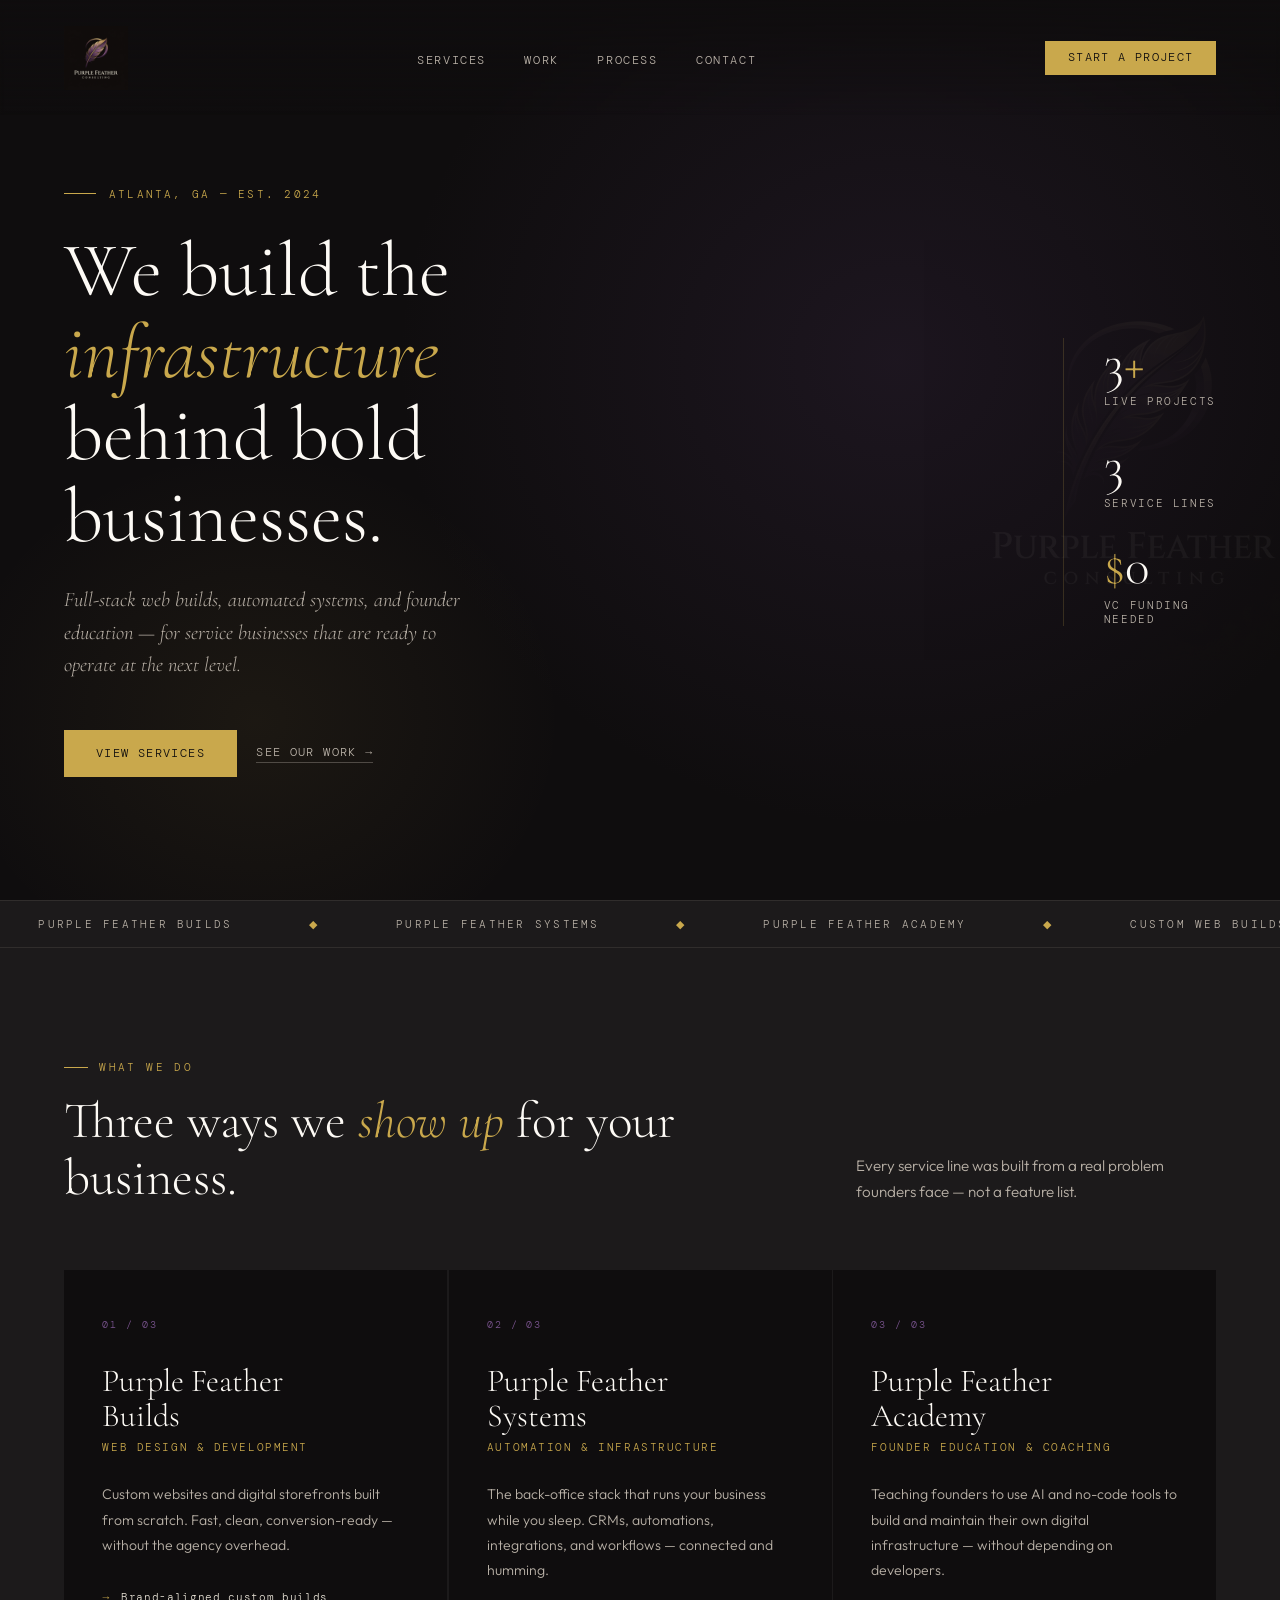
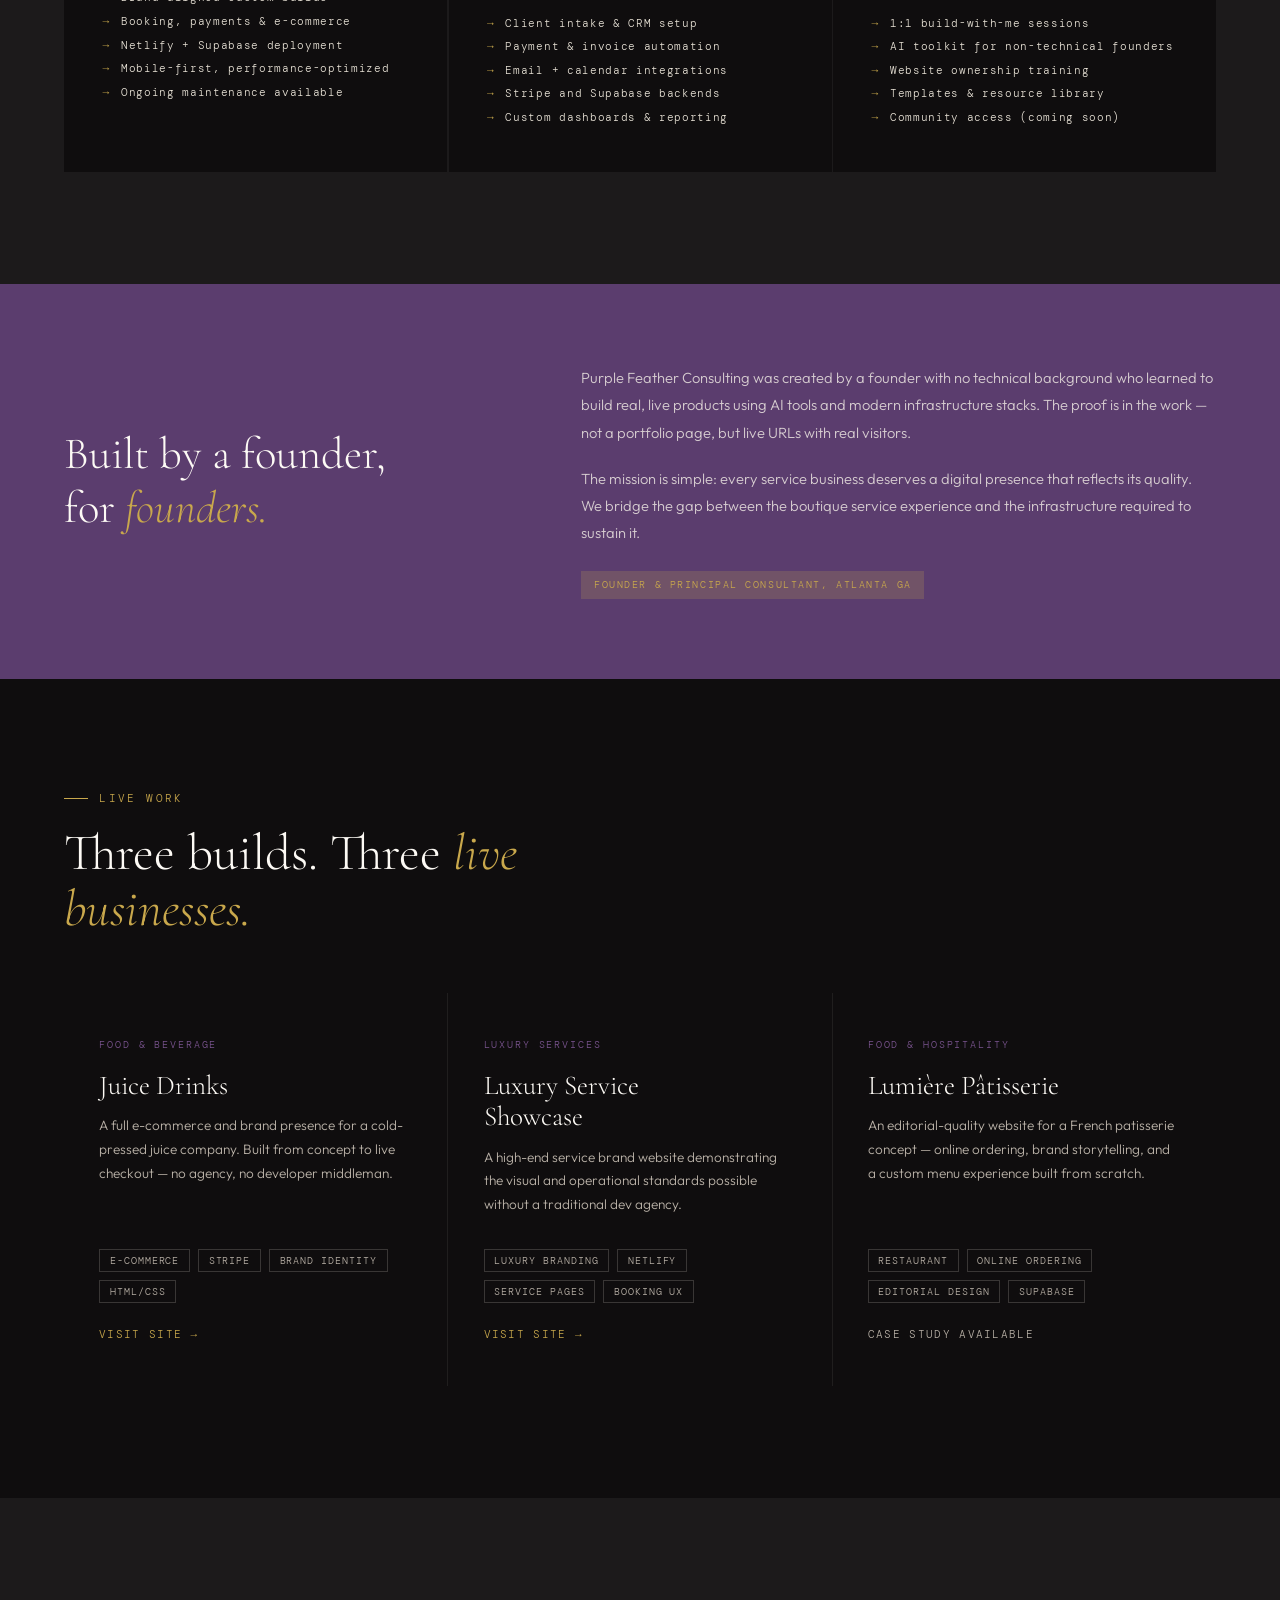
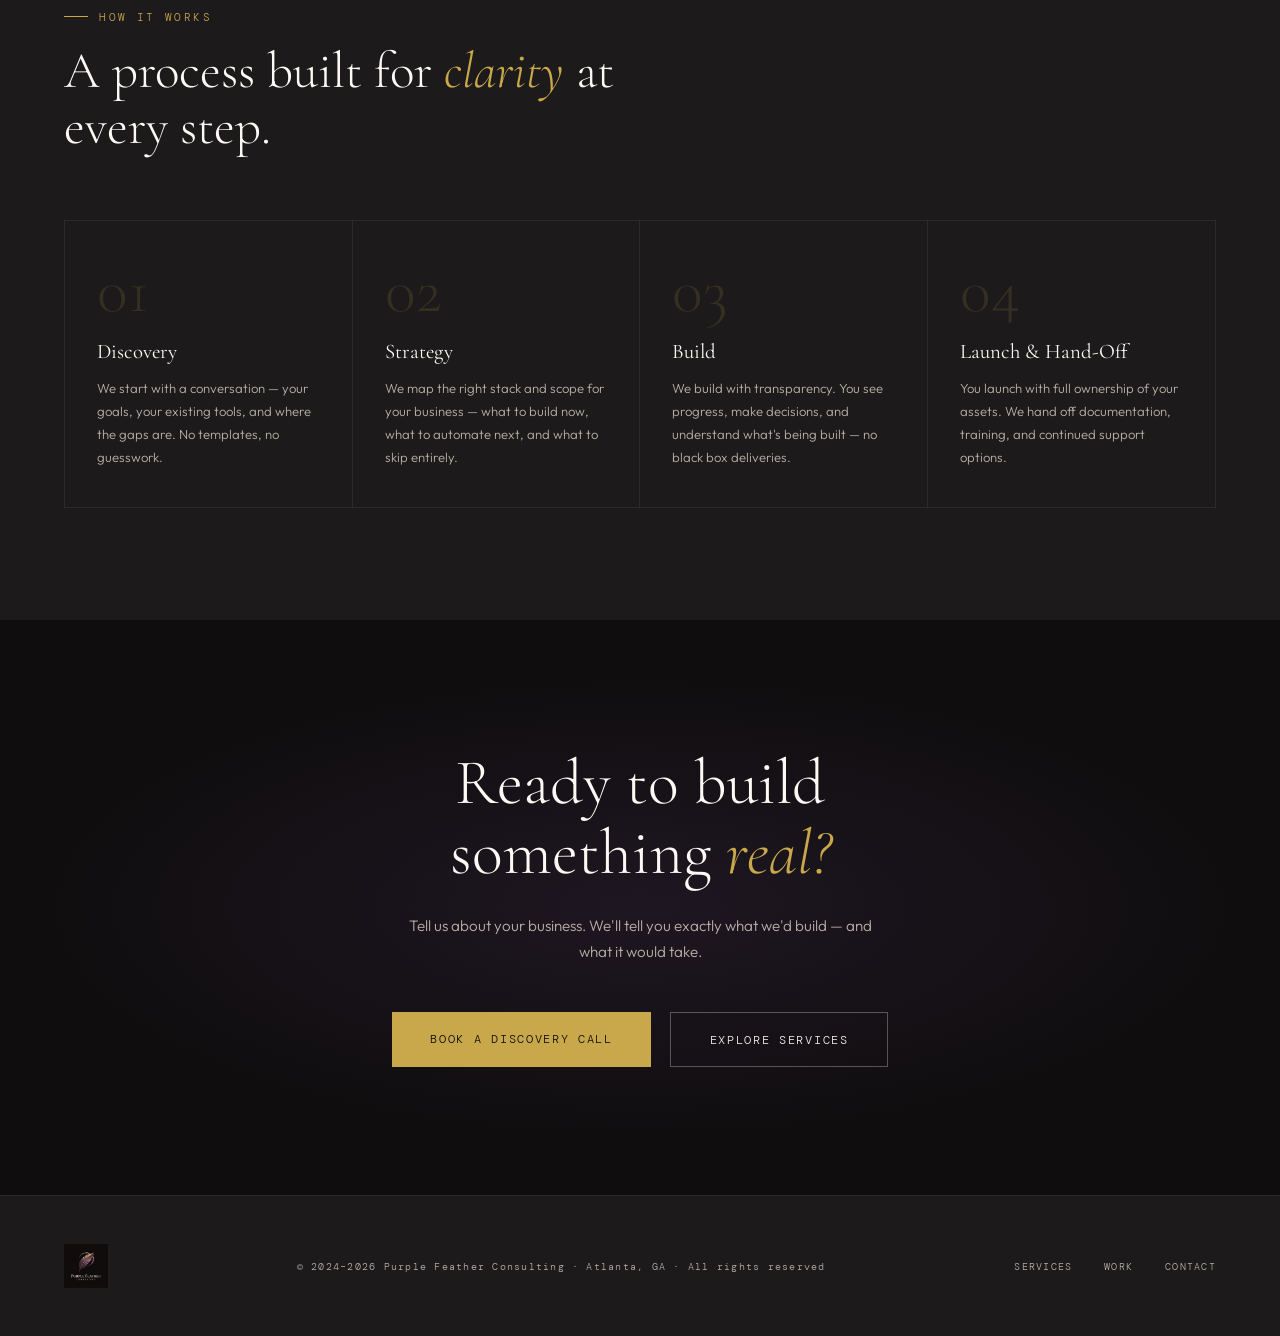
==== purple-feather-consulting.html @ ac90c786 "Add Academy coming soon badge and fix Lumière Pâtisserie link" ====
<!DOCTYPE html>
<html lang="en">

<head>
  <meta charset="UTF-8" />
  <meta name="viewport" content="width=device-width, initial-scale=1.0" />
  <title>Purple Feather Consulting — We build the infrastructure behind bold businesses</title>
  <meta name="description"
    content="Full-stack web builds, automated systems, and founder education for service businesses ready to operate at the next level. Atlanta-based consulting." />
  <link
    href="https://fonts.googleapis.com/css2?family=Cormorant+Garamond:ital,wght@0,300;0,400;0,600;1,300;1,400&family=DM+Mono:wght@300;400;500&family=Outfit:wght@300;400;500;600&display=swap"
    rel="stylesheet" />
  <link rel="stylesheet" href="styles.css" />
</head>

<body>

  <!-- NAV -->
  <nav>
    <a class="nav-logo" href="#">
      <img src="logo.png" alt="Purple Feather Consulting" />
    </a>
    <ul class="nav-links">
      <li><a href="#services">Services</a></li>
      <li><a href="#work">Work</a></li>
      <li><a href="#process">Process</a></li>
      <li><a href="#contact">Contact</a></li>
    </ul>
    <a href="#contact" class="nav-cta">Start a Project</a>
    <button class="hamburger" aria-label="Toggle menu">
      <span></span>
      <span></span>
      <span></span>
    </button>
  </nav>

  <!-- MOBILE NAV -->
  <div class="mobile-nav">
    <a href="#services">Services</a>
    <a href="#work">Work</a>
    <a href="#process">Process</a>
    <a href="#contact">Contact</a>
    <a href="#contact" class="mobile-nav-cta">Start a Project</a>
  </div>

  <!-- HERO -->
  <section class="hero">
    <img class="hero-feather-bg" src="logo.png" alt="" aria-hidden="true" />
    <div class="hero-left">
      <p class="hero-eyebrow fade-up">Atlanta, GA — Est. 2024</p>
      <h1 class="hero-headline fade-up delay-1">
        We build the<br><em>infrastructure</em><br>behind bold<br>businesses.
      </h1>
      <p class="hero-tagline fade-up delay-2">
        Full-stack web builds, automated systems, and founder education — for service businesses that are ready to
        operate at the next level.
      </p>
      <div class="hero-actions fade-up delay-3">
        <a href="#services" class="btn-primary">View Services</a>
        <a href="#work" class="btn-ghost">See Our Work →</a>
      </div>
    </div>
    <div class="hero-right fade-up delay-4">
      <div class="hero-stat-block">
        <div class="stat-item">
          <div class="stat-num">3<span>+</span></div>
          <div class="stat-label">Live Projects</div>
        </div>
        <div class="stat-item">
          <div class="stat-num">3</div>
          <div class="stat-label">Service Lines</div>
        </div>
        <div class="stat-item">
          <div class="stat-num"><span>$</span>0</div>
          <div class="stat-label">VC Funding<br>needed</div>
        </div>
      </div>
    </div>
  </section>

  <!-- MARQUEE -->
  <div class="marquee-wrap" aria-hidden="true">
    <div class="marquee-track">
      <span>Purple Feather Builds</span><span class="dot">◆</span>
      <span>Purple Feather Systems</span><span class="dot">◆</span>
      <span>Purple Feather Academy</span><span class="dot">◆</span>
      <span>Custom Web Builds</span><span class="dot">◆</span>
      <span>Automation &amp; Integrations</span><span class="dot">◆</span>
      <span>Founder Education</span><span class="dot">◆</span>
      <span>Atlanta-Based. Remote-Ready.</span><span class="dot">◆</span>
      <span>Purple Feather Builds</span><span class="dot">◆</span>
      <span>Purple Feather Systems</span><span class="dot">◆</span>
      <span>Purple Feather Academy</span><span class="dot">◆</span>
      <span>Custom Web Builds</span><span class="dot">◆</span>
      <span>Automation &amp; Integrations</span><span class="dot">◆</span>
      <span>Founder Education</span><span class="dot">◆</span>
      <span>Atlanta-Based. Remote-Ready.</span><span class="dot">◆</span>
    </div>
  </div>

  <!-- SERVICES -->
  <section class="services" id="services">
    <div class="services-header reveal">
      <div>
        <p class="section-label">What We Do</p>
        <h2 class="section-title">Three ways we <em>show up</em> for your business.</h2>
      </div>
      <p class="services-intro">Every service line was built from a real problem founders face — not a feature list.</p>
    </div>
    <div class="services-grid">
      <div class="service-card reveal reveal-delay-1">
        <p class="service-number">01 / 03</p>
        <h3 class="service-name">Purple Feather<br>Builds</h3>
        <p class="service-sub">Web Design &amp; Development</p>
        <p class="service-desc">Custom websites and digital storefronts built from scratch. Fast, clean,
          conversion-ready — without the agency overhead.</p>
        <ul class="service-items">
          <li>Brand-aligned custom builds</li>
          <li>Booking, payments &amp; e-commerce</li>
          <li>Netlify + Supabase deployment</li>
          <li>Mobile-first, performance-optimized</li>
          <li>Ongoing maintenance available</li>
        </ul>
      </div>
      <div class="service-card reveal reveal-delay-2">
        <p class="service-number">02 / 03</p>
        <h3 class="service-name">Purple Feather<br>Systems</h3>
        <p class="service-sub">Automation &amp; Infrastructure</p>
        <p class="service-desc">The back-office stack that runs your business while you sleep. CRMs, automations,
          integrations, and workflows — connected and humming.</p>
        <ul class="service-items">
          <li>Client intake &amp; CRM setup</li>
          <li>Payment &amp; invoice automation</li>
          <li>Email + calendar integrations</li>
          <li>Stripe and Supabase backends</li>
          <li>Custom dashboards &amp; reporting</li>
        </ul>
      </div>
      <div class="service-card reveal reveal-delay-3">
        <p class="service-number">03 / 03</p>
        <h3 class="service-name">Purple Feather<br>Academy</h3>
        <p class="service-sub">Founder Education &amp; Coaching</p>
        <p class="service-desc">Teaching founders to use AI and no-code tools to build and maintain their own digital
          infrastructure — without depending on developers.</p>
        <ul class="service-items">
          <li>1:1 build-with-me sessions</li>
          <li>AI toolkit for non-technical founders</li>
          <li>Website ownership training</li>
          <li>Templates &amp; resource library</li>
          <li>Community access (coming soon)</li>
        </ul>
      </div>
    </div>
  </section>

  <!-- ABOUT STRIP -->
  <div class="about-strip">
    <div class="reveal">
      <h2 class="about-heading">Built by a founder,<br>for <em>founders.</em></h2>
    </div>
    <div class="about-body reveal reveal-delay-1">
      <p>Purple Feather Consulting was created by a founder with no technical background who learned to build real, live
        products using AI tools and modern infrastructure stacks. The proof is in the work — not a portfolio page, but
        live URLs with real visitors.</p>
      <p>The mission is simple: every service business deserves a digital presence that reflects its quality. We bridge
        the gap between the boutique service experience and the infrastructure required to sustain it.</p>
      <span class="about-tag">Founder &amp; Principal Consultant, Atlanta GA</span>
    </div>
  </div>

  <!-- CASE STUDIES -->
  <section class="case-studies" id="work">
    <div class="case-studies-header reveal">
      <p class="section-label">Live Work</p>
      <h2 class="section-title">Three builds. Three <em>live businesses.</em></h2>
    </div>
    <div class="case-grid">
      <a class="case-card reveal reveal-delay-1" href="https://juicedrinks.biz" target="_blank" rel="noopener">
        <p class="case-industry">Food &amp; Beverage</p>
        <h3 class="case-title">Juice Drinks</h3>
        <p class="case-desc">A full e-commerce and brand presence for a cold-pressed juice company. Built from concept
          to live checkout — no agency, no developer middleman.</p>
        <div class="case-tags">
          <span class="tag">E-Commerce</span>
          <span class="tag">Stripe</span>
          <span class="tag">Brand Identity</span>
          <span class="tag">HTML/CSS</span>
        </div>
        <span class="case-link">Visit Site →</span>
      </a>
      <a class="case-card reveal reveal-delay-2" href="https://luxury-service-website.netlify.app" target="_blank"
        rel="noopener">
        <p class="case-industry">Luxury Services</p>
        <h3 class="case-title">Luxury Service<br>Showcase</h3>
        <p class="case-desc">A high-end service brand website demonstrating the visual and operational standards
          possible without a traditional dev agency.</p>
        <div class="case-tags">
          <span class="tag">Luxury Branding</span>
          <span class="tag">Netlify</span>
          <span class="tag">Service Pages</span>
          <span class="tag">Booking UX</span>
        </div>
        <span class="case-link">Visit Site →</span>
      </a>
      <div class="case-card reveal reveal-delay-3" style="cursor:default;">
        <p class="case-industry">Food &amp; Hospitality</p>
        <h3 class="case-title">Lumière Pâtisserie</h3>
        <p class="case-desc">An editorial-quality website for a French patisserie concept — online ordering, brand
          storytelling, and a custom menu experience built from scratch.</p>
        <div class="case-tags">
          <span class="tag">Restaurant</span>
          <span class="tag">Online Ordering</span>
          <span class="tag">Editorial Design</span>
          <span class="tag">Supabase</span>
        </div>
        <span class="case-link" style="color:var(--mist); cursor:default;">Case Study Available</span>
      </div>
    </div>
  </section>

  <!-- PROCESS -->
  <section class="process" id="process">
    <div class="reveal">
      <p class="section-label">How It Works</p>
      <h2 class="section-title">A process built for <em>clarity</em> at every step.</h2>
    </div>
    <div class="process-grid">
      <div class="process-step reveal reveal-delay-1">
        <div class="step-num">01</div>
        <h3 class="step-title">Discovery</h3>
        <p class="step-desc">We start with a conversation — your goals, your existing tools, and where the gaps are. No
          templates, no guesswork.</p>
      </div>
      <div class="process-step reveal reveal-delay-2">
        <div class="step-num">02</div>
        <h3 class="step-title">Strategy</h3>
        <p class="step-desc">We map the right stack and scope for your business — what to build now, what to automate
          next, and what to skip entirely.</p>
      </div>
      <div class="process-step reveal reveal-delay-1">
        <div class="step-num">03</div>
        <h3 class="step-title">Build</h3>
        <p class="step-desc">We build with transparency. You see progress, make decisions, and understand what's being
          built — no black box deliveries.</p>
      </div>
      <div class="process-step reveal reveal-delay-2">
        <div class="step-num">04</div>
        <h3 class="step-title">Launch &amp; Hand-Off</h3>
        <p class="step-desc">You launch with full ownership of your assets. We hand off documentation, training, and
          continued support options.</p>
      </div>
    </div>
  </section>

  <!-- CTA -->
  <section class="cta-section" id="contact">
    <div class="cta-float cta-float-1"></div>
    <div class="cta-float cta-float-2"></div>
    <div class="cta-float cta-float-3"></div>
    <h2 class="cta-title reveal">Ready to build<br>something <em>real?</em></h2>
    <p class="cta-sub reveal reveal-delay-1">Tell us about your business. We'll tell you exactly what we'd build — and
      what it would take.</p>
    <div class="cta-actions reveal reveal-delay-2">
      <a href="mailto:hello@purplefeatherconsulting.com" class="btn-large">Book a Discovery Call</a>
      <a href="#services" class="btn-large-ghost">Explore Services</a>
    </div>
  </section>

  <!-- FOOTER -->
  <footer>
    <div class="footer-brand">
      <img src="logo.png" alt="Purple Feather Consulting" />
    </div>
    <div class="footer-copy">© 2024–2026 Purple Feather Consulting · Atlanta, GA · All rights reserved</div>
    <div class="footer-links">
      <a href="#services">Services</a>
      <a href="#work">Work</a>
      <a href="#contact">Contact</a>
    </div>
  </footer>

  <script src="script.js"></script>

</body>

</html>
---- styles.css ----
*,
*::before,
*::after {
  box-sizing: border-box;
  margin: 0;
  padding: 0;
}

:root {
  --ink: #0f0d0e;
  --ink-soft: #1c1a1b;
  --ink-mid: #2e2b2c;
  --plum: #5b3d6e;
  --plum-light: #7a548f;
  --gold: #c9a84c;
  --cream: #f5f0e8;
  --cream-dim: #e8e2d6;
  --mist: #b8b0a6;
  --white: #fdfaf5;

  --font-display: 'Cormorant Garamond', serif;
  --font-body: 'Outfit', sans-serif;
  --font-mono: 'DM Mono', monospace;
}

html {
  scroll-behavior: smooth;
}

body {
  background: var(--ink);
  color: var(--cream);
  font-family: var(--font-body);
  font-weight: 300;
  overflow-x: hidden;
  cursor: default;
}

/* ── NAV ── */
nav {
  position: fixed;
  top: 0;
  left: 0;
  right: 0;
  z-index: 100;
  display: flex;
  align-items: center;
  justify-content: space-between;
  padding: 1.6rem 4rem;
  background: linear-gradient(to bottom, rgba(15, 13, 14, 0.95) 0%, transparent 100%);
  backdrop-filter: blur(2px);
  transition: padding 0.3s ease, background 0.3s ease;
}

nav.scrolled {
  padding: 1rem 4rem;
  background: rgba(15, 13, 14, 0.97);
  backdrop-filter: blur(12px);
}

.nav-logo {
  font-family: var(--font-display);
  font-size: 1.15rem;
  font-weight: 400;
  letter-spacing: 0.08em;
  color: var(--white);
  text-decoration: none;
  display: flex;
  align-items: center;
  gap: 0.6rem;
}

.nav-logo img {
  height: 64px;
  width: auto;
  object-fit: contain;
}

.nav-links {
  display: flex;
  gap: 2.4rem;
  list-style: none;
}

.nav-links a {
  font-family: var(--font-mono);
  font-size: 0.72rem;
  letter-spacing: 0.14em;
  text-transform: uppercase;
  color: var(--mist);
  text-decoration: none;
  transition: color 0.2s;
  position: relative;
}

.nav-links a::after {
  content: '';
  position: absolute;
  bottom: -4px;
  left: 0;
  right: 0;
  height: 1px;
  background: var(--gold);
  transform: scaleX(0);
  transition: transform 0.3s ease;
}

.nav-links a:hover {
  color: var(--gold);
}

.nav-links a:hover::after {
  transform: scaleX(1);
}

.nav-cta {
  font-family: var(--font-mono);
  font-size: 0.72rem;
  letter-spacing: 0.12em;
  text-transform: uppercase;
  color: var(--ink);
  background: var(--gold);
  padding: 0.6rem 1.4rem;
  text-decoration: none;
  transition: background 0.2s, transform 0.15s;
}

.nav-cta:hover {
  background: var(--cream);
  transform: translateY(-1px);
}

/* ── HAMBURGER ── */
.hamburger {
  display: none;
  flex-direction: column;
  gap: 5px;
  background: none;
  border: none;
  cursor: pointer;
  padding: 4px;
  z-index: 200;
}

.hamburger span {
  display: block;
  width: 24px;
  height: 2px;
  background: var(--cream);
  transition: transform 0.3s ease, opacity 0.3s ease;
}

.hamburger.active span:nth-child(1) {
  transform: rotate(45deg) translate(5px, 5px);
}

.hamburger.active span:nth-child(2) {
  opacity: 0;
}

.hamburger.active span:nth-child(3) {
  transform: rotate(-45deg) translate(5px, -5px);
}

/* ── MOBILE NAV OVERLAY ── */
.mobile-nav {
  display: none;
  position: fixed;
  top: 0;
  left: 0;
  right: 0;
  bottom: 0;
  z-index: 150;
  background: rgba(15, 13, 14, 0.97);
  backdrop-filter: blur(20px);
  flex-direction: column;
  align-items: center;
  justify-content: center;
  gap: 2.5rem;
  opacity: 0;
  transition: opacity 0.35s ease;
}

.mobile-nav.open {
  display: flex;
  opacity: 1;
}

.mobile-nav a {
  font-family: var(--font-display);
  font-size: 2rem;
  font-weight: 300;
  color: var(--cream);
  text-decoration: none;
  letter-spacing: 0.05em;
  transition: color 0.2s;
}

.mobile-nav a:hover {
  color: var(--gold);
}

.mobile-nav .mobile-nav-cta {
  font-family: var(--font-mono);
  font-size: 0.8rem;
  letter-spacing: 0.14em;
  text-transform: uppercase;
  color: var(--ink);
  background: var(--gold);
  padding: 1rem 2.4rem;
  text-decoration: none;
  margin-top: 1rem;
  transition: background 0.2s;
}

.mobile-nav .mobile-nav-cta:hover {
  background: var(--cream);
}

/* ── HERO ── */
.hero {
  min-height: 100vh;
  display: grid;
  grid-template-columns: 1fr 1fr;
  align-items: center;
  padding: 10rem 4rem 6rem;
  position: relative;
  overflow: hidden;
}

.hero::before {
  content: '';
  position: absolute;
  top: 0;
  left: 0;
  right: 0;
  bottom: 0;
  background:
    radial-gradient(ellipse 60% 80% at 70% 40%, rgba(91, 61, 110, 0.18) 0%, transparent 65%),
    radial-gradient(ellipse 40% 50% at 20% 80%, rgba(201, 168, 76, 0.07) 0%, transparent 60%);
  pointer-events: none;
}

.hero-left {
  position: relative;
}

.hero-eyebrow {
  font-family: var(--font-mono);
  font-size: 0.7rem;
  letter-spacing: 0.2em;
  text-transform: uppercase;
  color: var(--gold);
  margin-bottom: 1.8rem;
  display: flex;
  align-items: center;
  gap: 0.8rem;
}

.hero-eyebrow::before {
  content: '';
  display: inline-block;
  width: 32px;
  height: 1px;
  background: var(--gold);
}

.hero-headline {
  font-family: var(--font-display);
  font-size: clamp(3.2rem, 6vw, 5.5rem);
  font-weight: 300;
  line-height: 1.07;
  color: var(--white);
  margin-bottom: 0.4rem;
}

.hero-headline em {
  font-style: italic;
  color: var(--gold);
}

.hero-tagline {
  font-family: var(--font-display);
  font-size: clamp(1rem, 1.6vw, 1.3rem);
  font-weight: 300;
  font-style: italic;
  color: var(--mist);
  margin-top: 1.6rem;
  margin-bottom: 3rem;
  max-width: 420px;
  line-height: 1.6;
}

.hero-actions {
  display: flex;
  gap: 1.2rem;
  align-items: center;
  flex-wrap: wrap;
}

.btn-primary {
  font-family: var(--font-mono);
  font-size: 0.72rem;
  letter-spacing: 0.12em;
  text-transform: uppercase;
  color: var(--ink);
  background: var(--gold);
  padding: 1rem 2rem;
  text-decoration: none;
  transition: background 0.2s, transform 0.15s;
  display: inline-block;
}

.btn-primary:hover {
  background: var(--cream);
  transform: translateY(-1px);
}

.btn-ghost {
  font-family: var(--font-mono);
  font-size: 0.72rem;
  letter-spacing: 0.12em;
  text-transform: uppercase;
  color: var(--mist);
  text-decoration: none;
  border-bottom: 1px solid rgba(184, 176, 166, 0.35);
  padding-bottom: 2px;
  transition: color 0.2s, border-color 0.2s;
}

.btn-ghost:hover {
  color: var(--cream);
  border-color: var(--cream);
}

.hero-right {
  display: flex;
  justify-content: flex-end;
  align-items: center;
  position: relative;
}

.hero-stat-block {
  display: flex;
  flex-direction: column;
  gap: 2rem;
  border-left: 1px solid rgba(201, 168, 76, 0.2);
  padding-left: 2.5rem;
}

.stat-item {}

.stat-num {
  font-family: var(--font-display);
  font-size: 3.2rem;
  font-weight: 300;
  color: var(--white);
  line-height: 1;
}

.stat-num span {
  color: var(--gold);
}

.stat-label {
  font-family: var(--font-mono);
  font-size: 0.68rem;
  letter-spacing: 0.15em;
  text-transform: uppercase;
  color: var(--mist);
  margin-top: 0.3rem;
}

.hero-feather-bg {
  position: absolute;
  top: 50%;
  right: -5%;
  transform: translateY(-50%);
  width: 420px;
  opacity: 0.04;
  pointer-events: none;
  user-select: none;
  filter: grayscale(0.3);
}

/* ── MARQUEE ── */
.marquee-wrap {
  overflow: hidden;
  border-top: 1px solid rgba(184, 176, 166, 0.12);
  border-bottom: 1px solid rgba(184, 176, 166, 0.12);
  padding: 1rem 0;
  background: var(--ink-soft);
}

.marquee-track {
  display: flex;
  white-space: nowrap;
  animation: marquee 28s linear infinite;
}

.marquee-track span {
  font-family: var(--font-mono);
  font-size: 0.7rem;
  letter-spacing: 0.2em;
  text-transform: uppercase;
  color: var(--mist);
  padding: 0 2.4rem;
}

.marquee-track span.dot {
  color: var(--gold);
}

@keyframes marquee {
  from {
    transform: translateX(0);
  }

  to {
    transform: translateX(-50%);
  }
}

/* ── SECTION COMMONS ── */
section {
  padding: 7rem 4rem;
}

.section-label {
  font-family: var(--font-mono);
  font-size: 0.68rem;
  letter-spacing: 0.22em;
  text-transform: uppercase;
  color: var(--gold);
  margin-bottom: 1.2rem;
  display: flex;
  align-items: center;
  gap: 0.7rem;
}

.section-label::before {
  content: '';
  display: inline-block;
  width: 24px;
  height: 1px;
  background: var(--gold);
}

.section-title {
  font-family: var(--font-display);
  font-size: clamp(2.4rem, 4vw, 3.8rem);
  font-weight: 300;
  color: var(--white);
  line-height: 1.1;
  max-width: 640px;
}

.section-title em {
  font-style: italic;
  color: var(--gold);
}

/* ── SERVICES ── */
.services {
  background: var(--ink-soft);
}

.services-header {
  display: flex;
  justify-content: space-between;
  align-items: flex-end;
  margin-bottom: 4rem;
  flex-wrap: wrap;
  gap: 1.5rem;
}

.services-intro {
  font-size: 0.95rem;
  color: var(--mist);
  max-width: 360px;
  line-height: 1.75;
}

.services-grid {
  display: grid;
  grid-template-columns: repeat(3, 1fr);
  gap: 1.5px;
}

.service-card {
  background: var(--ink);
  padding: 3rem 2.4rem;
  position: relative;
  overflow: hidden;
  transition: background 0.3s, box-shadow 0.4s;
  cursor: pointer;
}

.service-card::after {
  content: '';
  position: absolute;
  bottom: 0;
  left: 0;
  right: 0;
  height: 2px;
  background: var(--gold);
  transform: scaleX(0);
  transform-origin: left;
  transition: transform 0.35s ease;
}

.service-card:hover::after {
  transform: scaleX(1);
}

.service-card:hover {
  background: var(--ink-mid);
  box-shadow: 0 0 40px rgba(201, 168, 76, 0.06), inset 0 0 60px rgba(91, 61, 110, 0.04);
}

.service-number {
  font-family: var(--font-mono);
  font-size: 0.65rem;
  letter-spacing: 0.18em;
  color: var(--plum-light);
  margin-bottom: 2rem;
}

.service-name {
  font-family: var(--font-display);
  font-size: 2rem;
  font-weight: 300;
  color: var(--white);
  line-height: 1.1;
  margin-bottom: 0.4rem;
}

.service-sub {
  font-family: var(--font-mono);
  font-size: 0.7rem;
  letter-spacing: 0.14em;
  text-transform: uppercase;
  color: var(--gold);
  margin-bottom: 1.8rem;
}

.service-desc {
  font-size: 0.88rem;
  color: var(--mist);
  line-height: 1.8;
  margin-bottom: 2rem;
}

.service-items {
  list-style: none;
  display: flex;
  flex-direction: column;
  gap: 0.6rem;
}

.service-items li {
  font-family: var(--font-mono);
  font-size: 0.7rem;
  letter-spacing: 0.06em;
  color: var(--cream-dim);
  display: flex;
  align-items: flex-start;
  gap: 0.7rem;
}

.service-items li::before {
  content: '→';
  color: var(--gold);
  flex-shrink: 0;
}

/* ── COMING SOON BADGE ── */
.coming-soon-badge {
  display: inline-block;
  font-family: var(--font-mono);
  font-size: 0.62rem;
  letter-spacing: 0.12em;
  text-transform: uppercase;
  color: var(--gold);
  border: 1px solid rgba(201, 168, 76, 0.4);
  padding: 0.3rem 0.9rem;
  margin-bottom: 1.4rem;
  border-radius: 2px;
  background: rgba(201, 168, 76, 0.06);
}

.coming-soon-notice {
  font-family: var(--font-display);
  font-size: 0.88rem;
  font-style: italic;
  color: var(--mist);
  margin-top: 1.6rem;
  line-height: 1.6;
  opacity: 0.85;
}

/* ── ABOUT STRIP ── */
.about-strip {
  background: var(--plum);
  padding: 5rem 4rem;
  display: grid;
  grid-template-columns: 1fr 1.4fr;
  gap: 4rem;
  align-items: center;
}

.about-heading {
  font-family: var(--font-display);
  font-size: clamp(2rem, 3.5vw, 3rem);
  font-weight: 300;
  color: var(--white);
  line-height: 1.2;
}

.about-heading em {
  font-style: italic;
  color: var(--gold);
}

.about-body {
  font-size: 0.92rem;
  color: rgba(245, 240, 232, 0.8);
  line-height: 1.85;
}

.about-body p+p {
  margin-top: 1.2rem;
}

.about-tag {
  display: inline-block;
  font-family: var(--font-mono);
  font-size: 0.65rem;
  letter-spacing: 0.15em;
  text-transform: uppercase;
  background: rgba(201, 168, 76, 0.2);
  color: var(--gold);
  padding: 0.3rem 0.8rem;
  margin-top: 1.5rem;
}

/* ── CASE STUDIES ── */
.case-studies {
  background: var(--ink);
}

.case-studies-header {
  margin-bottom: 3.5rem;
}

.case-grid {
  display: grid;
  grid-template-columns: repeat(3, 1fr);
  gap: 1px;
  background: rgba(184, 176, 166, 0.1);
}

.case-card {
  background: var(--ink);
  padding: 2.8rem 2.2rem;
  display: flex;
  flex-direction: column;
  transition: background 0.25s;
  text-decoration: none;
}

.case-card:hover {
  background: var(--ink-soft);
}

.case-industry {
  font-family: var(--font-mono);
  font-size: 0.65rem;
  letter-spacing: 0.18em;
  text-transform: uppercase;
  color: var(--plum-light);
  margin-bottom: 1.2rem;
}

.case-title {
  font-family: var(--font-display);
  font-size: 1.7rem;
  font-weight: 300;
  color: var(--white);
  margin-bottom: 0.8rem;
  line-height: 1.15;
}

.case-desc {
  font-size: 0.85rem;
  color: var(--mist);
  line-height: 1.75;
  flex-grow: 1;
  margin-bottom: 2rem;
}

.case-tags {
  display: flex;
  flex-wrap: wrap;
  gap: 0.5rem;
  margin-bottom: 1.5rem;
}

.tag {
  font-family: var(--font-mono);
  font-size: 0.6rem;
  letter-spacing: 0.1em;
  text-transform: uppercase;
  color: var(--mist);
  border: 1px solid rgba(184, 176, 166, 0.25);
  padding: 0.25rem 0.6rem;
  transition: border-color 0.2s, color 0.2s;
}

.case-card:hover .tag {
  border-color: rgba(201, 168, 76, 0.3);
  color: var(--cream-dim);
}

.case-link {
  font-family: var(--font-mono);
  font-size: 0.68rem;
  letter-spacing: 0.12em;
  text-transform: uppercase;
  color: var(--gold);
  display: flex;
  align-items: center;
  gap: 0.5rem;
  transition: gap 0.2s;
}

.case-card:hover .case-link {
  gap: 0.9rem;
}

/* ── PROCESS ── */
.process {
  background: var(--ink-soft);
}

.process-grid {
  display: grid;
  grid-template-columns: repeat(4, 1fr);
  gap: 0;
  margin-top: 4rem;
  border: 1px solid rgba(184, 176, 166, 0.1);
}

.process-step {
  padding: 2.4rem 2rem;
  border-right: 1px solid rgba(184, 176, 166, 0.1);
  position: relative;
  transition: background 0.3s;
}

.process-step:last-child {
  border-right: none;
}

.process-step:hover {
  background: rgba(201, 168, 76, 0.03);
}

.step-num {
  font-family: var(--font-display);
  font-size: 4rem;
  font-weight: 300;
  color: rgba(201, 168, 76, 0.15);
  line-height: 1;
  margin-bottom: 1rem;
  transition: color 0.3s;
}

.process-step:hover .step-num {
  color: rgba(201, 168, 76, 0.3);
}

.step-title {
  font-family: var(--font-display);
  font-size: 1.3rem;
  font-weight: 400;
  color: var(--white);
  margin-bottom: 0.8rem;
}

.step-desc {
  font-size: 0.82rem;
  color: var(--mist);
  line-height: 1.75;
}

/* ── CTA ── */
.cta-section {
  background: var(--ink);
  padding: 8rem 4rem;
  text-align: center;
  position: relative;
  overflow: hidden;
}

.cta-section::before {
  content: '';
  position: absolute;
  top: 0;
  left: 0;
  right: 0;
  bottom: 0;
  background: radial-gradient(ellipse 70% 60% at 50% 50%, rgba(91, 61, 110, 0.2) 0%, transparent 70%);
  pointer-events: none;
}

/* Floating accent elements */
.cta-float {
  position: absolute;
  border-radius: 50%;
  pointer-events: none;
  opacity: 0;
  animation: ctaFloat 8s ease-in-out infinite;
}

.cta-float-1 {
  width: 200px;
  height: 200px;
  top: 15%;
  left: 8%;
  background: radial-gradient(circle, rgba(201, 168, 76, 0.08) 0%, transparent 70%);
  animation-delay: 0s;
}

.cta-float-2 {
  width: 150px;
  height: 150px;
  bottom: 20%;
  right: 10%;
  background: radial-gradient(circle, rgba(91, 61, 110, 0.12) 0%, transparent 70%);
  animation-delay: 2.5s;
}

.cta-float-3 {
  width: 100px;
  height: 100px;
  top: 30%;
  right: 20%;
  background: radial-gradient(circle, rgba(201, 168, 76, 0.06) 0%, transparent 70%);
  animation-delay: 5s;
}

@keyframes ctaFloat {

  0%,
  100% {
    opacity: 0;
    transform: translateY(20px) scale(0.9);
  }

  50% {
    opacity: 1;
    transform: translateY(-20px) scale(1.1);
  }
}

.cta-title {
  font-family: var(--font-display);
  font-size: clamp(2.8rem, 5vw, 4.8rem);
  font-weight: 300;
  color: var(--white);
  line-height: 1.1;
  margin-bottom: 1.5rem;
  position: relative;
}

.cta-title em {
  font-style: italic;
  color: var(--gold);
}

.cta-sub {
  font-size: 0.95rem;
  color: var(--mist);
  line-height: 1.7;
  max-width: 480px;
  margin: 0 auto 3rem;
  position: relative;
}

.cta-actions {
  display: flex;
  gap: 1.2rem;
  justify-content: center;
  flex-wrap: wrap;
  position: relative;
}

.btn-large {
  font-family: var(--font-mono);
  font-size: 0.75rem;
  letter-spacing: 0.14em;
  text-transform: uppercase;
  color: var(--ink);
  background: var(--gold);
  padding: 1.15rem 2.4rem;
  text-decoration: none;
  transition: background 0.2s, transform 0.15s, box-shadow 0.3s;
}

.btn-large:hover {
  background: var(--cream);
  transform: translateY(-2px);
  box-shadow: 0 8px 30px rgba(201, 168, 76, 0.15);
}

.btn-large-ghost {
  font-family: var(--font-mono);
  font-size: 0.75rem;
  letter-spacing: 0.14em;
  text-transform: uppercase;
  color: var(--cream);
  background: transparent;
  border: 1px solid rgba(245, 240, 232, 0.3);
  padding: 1.15rem 2.4rem;
  text-decoration: none;
  transition: border-color 0.2s, background 0.2s, color 0.2s;
}

.btn-large-ghost:hover {
  border-color: var(--gold);
  color: var(--gold);
}

/* ── FOOTER ── */
footer {
  background: var(--ink-soft);
  border-top: 1px solid rgba(184, 176, 166, 0.1);
  padding: 3rem 4rem;
  display: flex;
  justify-content: space-between;
  align-items: center;
  flex-wrap: wrap;
  gap: 1.5rem;
}

.footer-brand {
  font-family: var(--font-display);
  font-size: 1rem;
  color: var(--cream-dim);
  letter-spacing: 0.06em;
  display: flex;
  align-items: center;
  gap: 0.5rem;
}

.footer-brand span {
  color: var(--gold);
}

.footer-brand img {
  height: 44px;
  width: auto;
  object-fit: contain;
}

.footer-copy {
  font-family: var(--font-mono);
  font-size: 0.65rem;
  letter-spacing: 0.12em;
  color: var(--mist);
  text-align: center;
}

.footer-links {
  display: flex;
  gap: 2rem;
}

.footer-links a {
  font-family: var(--font-mono);
  font-size: 0.65rem;
  letter-spacing: 0.12em;
  text-transform: uppercase;
  color: var(--mist);
  text-decoration: none;
  transition: color 0.2s;
}

.footer-links a:hover {
  color: var(--gold);
}

/* ── SCROLL REVEAL ANIMATIONS ── */
.reveal {
  opacity: 0;
  transform: translateY(32px);
  transition: opacity 0.7s ease, transform 0.7s ease;
}

.reveal.visible {
  opacity: 1;
  transform: translateY(0);
}

.reveal-delay-1 {
  transition-delay: 0.1s;
}

.reveal-delay-2 {
  transition-delay: 0.22s;
}

.reveal-delay-3 {
  transition-delay: 0.36s;
}

/* Hero-only load animations (these fire immediately) */
.fade-up {
  opacity: 0;
  transform: translateY(28px);
  animation: fadeUp 0.7s ease forwards;
}

@keyframes fadeUp {
  to {
    opacity: 1;
    transform: translateY(0);
  }
}

.delay-1 {
  animation-delay: 0.1s;
}

.delay-2 {
  animation-delay: 0.22s;
}

.delay-3 {
  animation-delay: 0.36s;
}

.delay-4 {
  animation-delay: 0.5s;
}

.delay-5 {
  animation-delay: 0.65s;
}

/* ── RESPONSIVE ── */
@media (max-width: 1024px) {
  nav {
    padding: 1.4rem 2rem;
  }

  nav.scrolled {
    padding: 1rem 2rem;
  }

  .nav-links {
    display: none;
  }

  .nav-cta {
    display: none;
  }

  .hamburger {
    display: flex;
  }

  .hero {
    grid-template-columns: 1fr;
    padding: 9rem 2rem 5rem;
    gap: 3rem;
  }

  .hero-right {
    justify-content: flex-start;
  }

  .hero-stat-block {
    flex-direction: row;
    border-left: none;
    padding-left: 0;
    border-top: 1px solid rgba(201, 168, 76, 0.2);
    padding-top: 1.5rem;
  }

  .hero-feather-bg {
    display: none;
  }

  section {
    padding: 5rem 2rem;
  }

  .services-grid,
  .case-grid {
    grid-template-columns: 1fr;
  }

  .process-grid {
    grid-template-columns: repeat(2, 1fr);
  }

  .process-step:nth-child(2) {
    border-right: none;
  }

  .about-strip {
    grid-template-columns: 1fr;
    padding: 4rem 2rem;
    gap: 2rem;
  }

  .services-header {
    flex-direction: column;
    align-items: flex-start;
  }

  footer {
    padding: 2rem;
    flex-direction: column;
    align-items: flex-start;
  }
}

@media (max-width: 640px) {
  .process-grid {
    grid-template-columns: 1fr;
  }

  .process-step {
    border-right: none;
    border-bottom: 1px solid rgba(184, 176, 166, 0.1);
  }

  .process-step:last-child {
    border-bottom: none;
  }

  .hero-headline {
    font-size: clamp(2.4rem, 8vw, 3.2rem);
  }

  .hero-stat-block {
    flex-direction: column;
  }

  .cta-title {
    font-size: clamp(2rem, 7vw, 2.8rem);
  }
}
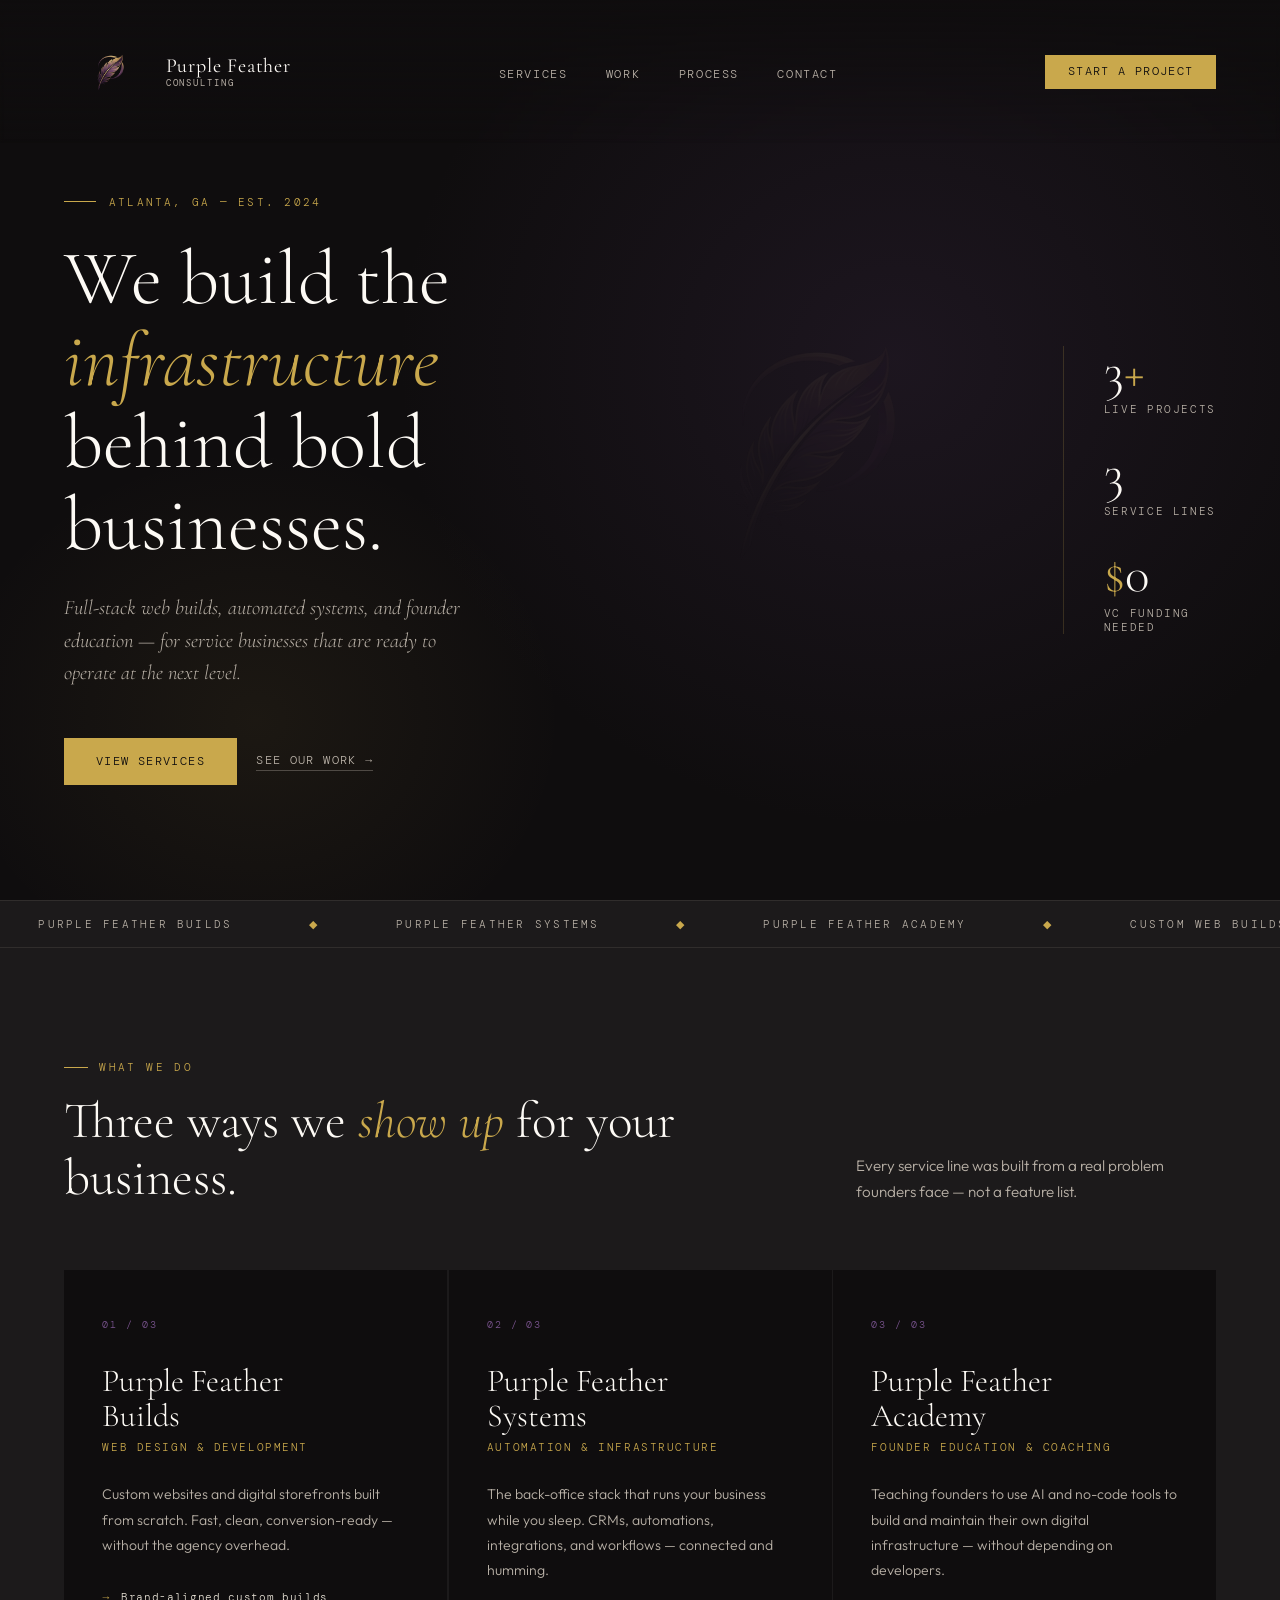
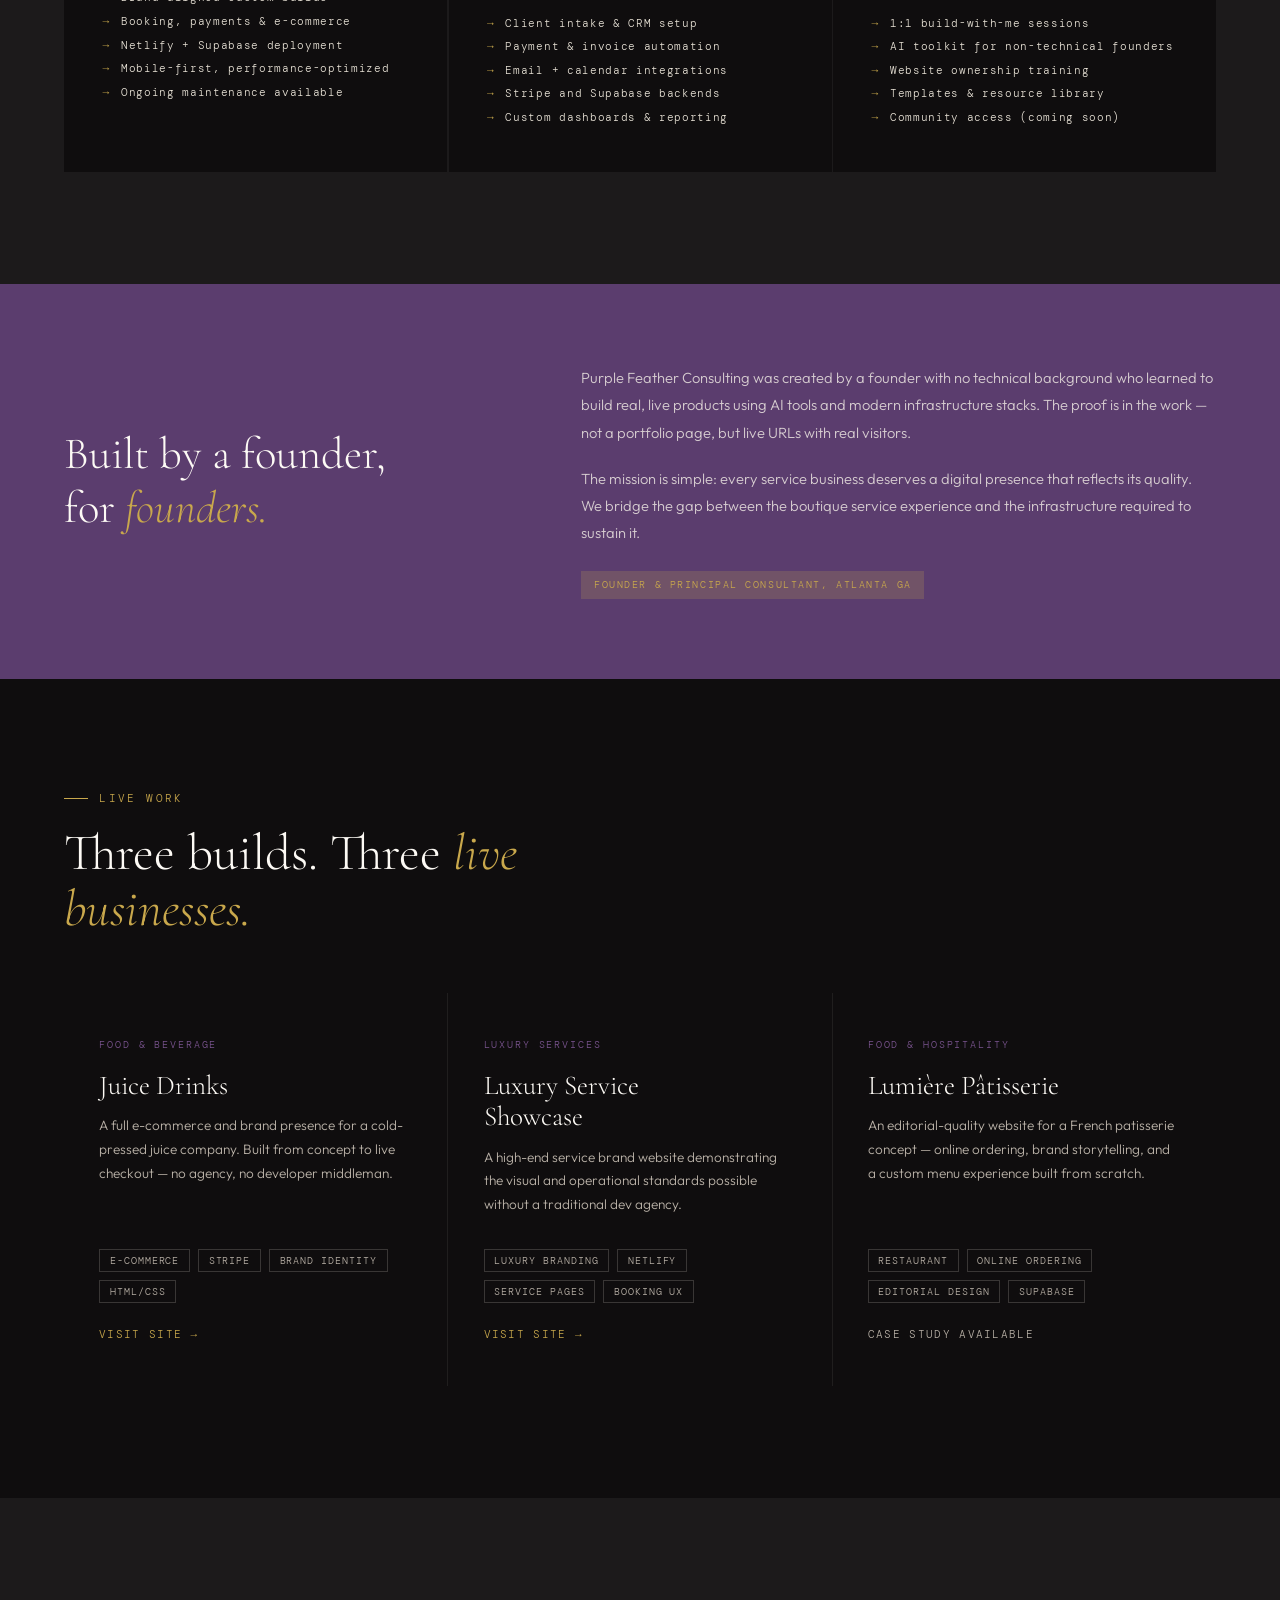
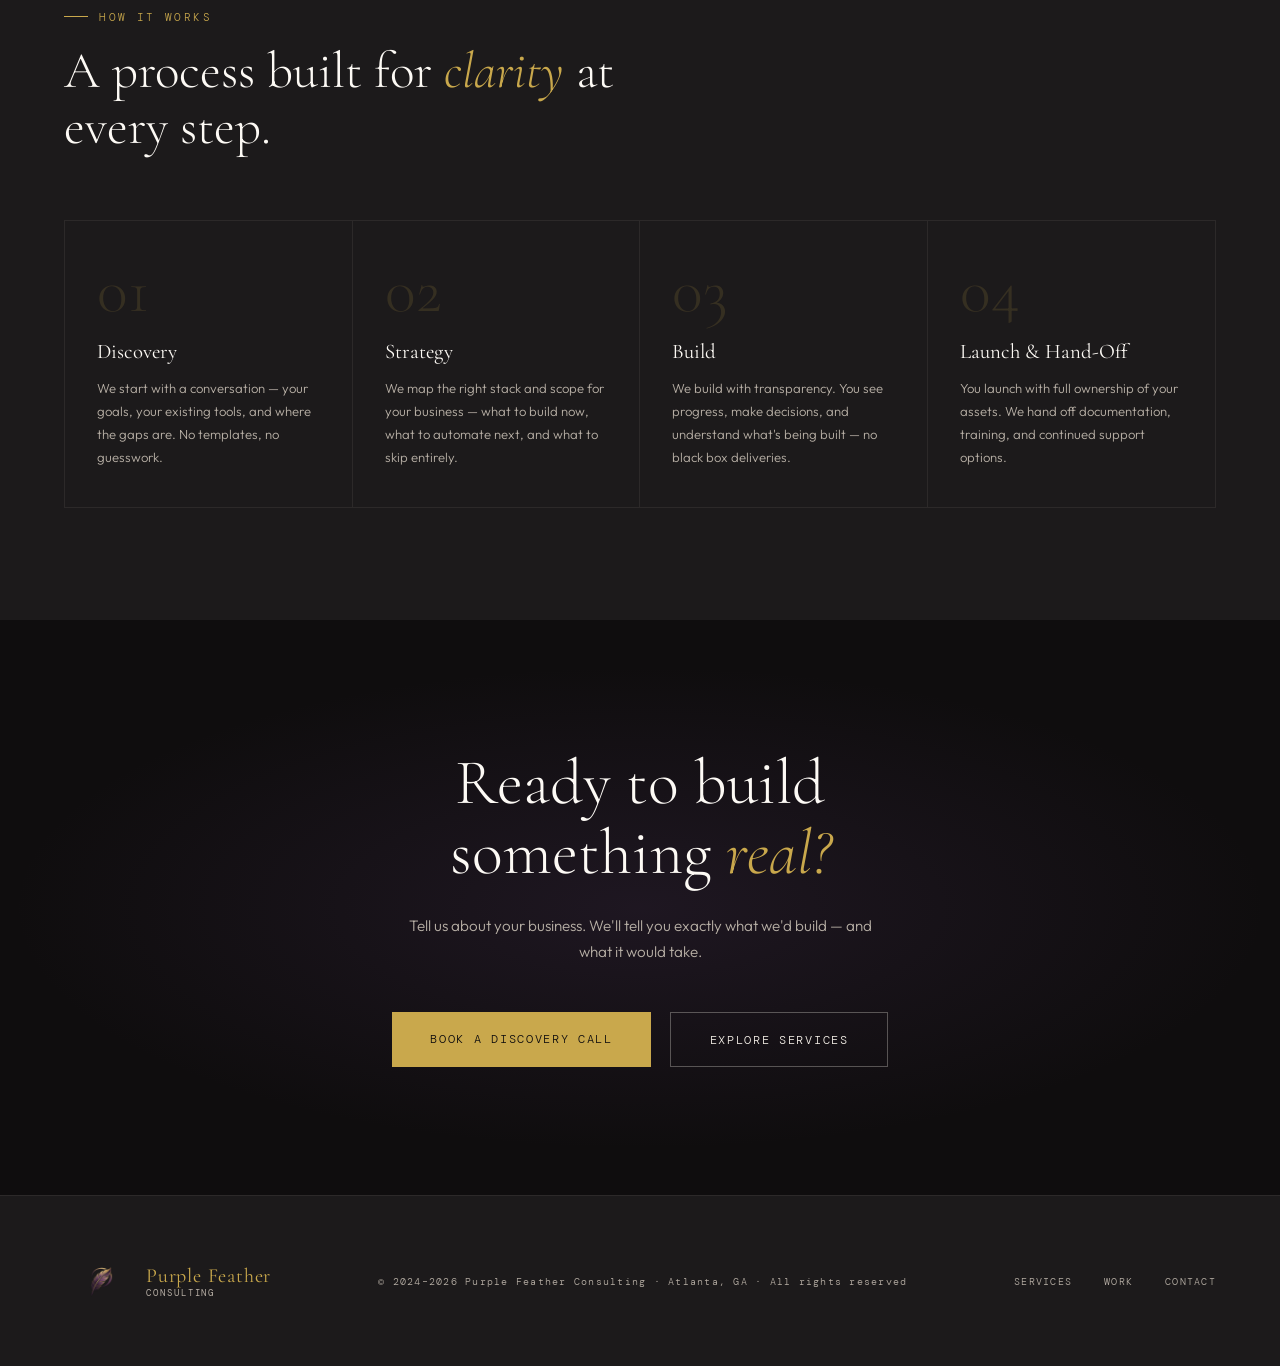
==== commit f435269b: "chore: update logo with transparent background, adjust sizes and center hero watermark" ====
--- a/purple-feather-consulting.html
+++ b/purple-feather-consulting.html
@@ -18,7 +18,8 @@
   <!-- NAV -->
   <nav>
     <a class="nav-logo" href="#">
-      <img src="logo.png" alt="Purple Feather Consulting" />
+      <img src="feather-icon.png" alt="" />
+      <span class="logo-text">Purple Feather<small>Consulting</small></span>
     </a>
     <ul class="nav-links">
       <li><a href="#services">Services</a></li>
@@ -45,7 +46,7 @@
 
   <!-- HERO -->
   <section class="hero">
-    <img class="hero-feather-bg" src="logo.png" alt="" aria-hidden="true" />
+    <img class="hero-feather-bg" src="feather-icon.png" alt="" aria-hidden="true" />
     <div class="hero-left">
       <p class="hero-eyebrow fade-up">Atlanta, GA — Est. 2024</p>
       <h1 class="hero-headline fade-up delay-1">
@@ -269,7 +270,8 @@
   <!-- FOOTER -->
   <footer>
     <div class="footer-brand">
-      <img src="logo.png" alt="Purple Feather Consulting" />
+      <img src="feather-icon.png" alt="" />
+      <span class="logo-text">Purple Feather<small>Consulting</small></span>
     </div>
     <div class="footer-copy">© 2024–2026 Purple Feather Consulting · Atlanta, GA · All rights reserved</div>
     <div class="footer-links">
--- a/styles.css
+++ b/styles.css
@@ -71,9 +71,29 @@
 }
 
 .nav-logo img {
-  height: 64px;
+  height: 92px;
   width: auto;
   object-fit: contain;
+}
+
+.logo-text {
+  font-family: var(--font-display);
+  font-size: 1.25rem;
+  font-weight: 400;
+  color: var(--white);
+  letter-spacing: 0.04em;
+  display: flex;
+  flex-direction: column;
+  line-height: 1.2;
+}
+
+.logo-text small {
+  font-family: var(--font-mono);
+  font-size: 0.55rem;
+  font-weight: 400;
+  letter-spacing: 0.22em;
+  text-transform: uppercase;
+  color: var(--mist);
 }
 
 .nav-links {
@@ -223,7 +243,7 @@
   display: grid;
   grid-template-columns: 1fr 1fr;
   align-items: center;
-  padding: 10rem 4rem 6rem;
+  padding: 11rem 4rem 6rem;
   position: relative;
   overflow: hidden;
 }
@@ -374,13 +394,12 @@
 .hero-feather-bg {
   position: absolute;
   top: 50%;
-  right: -5%;
+  right: 15%;
   transform: translateY(-50%);
-  width: 420px;
-  opacity: 0.04;
+  width: 550px;
+  opacity: 0.05;
   pointer-events: none;
   user-select: none;
-  filter: grayscale(0.3);
 }
 
 /* ── MARQUEE ── */
@@ -959,7 +978,7 @@
 }
 
 .footer-brand img {
-  height: 44px;
+  height: 74px;
   width: auto;
   object-fit: contain;
 }
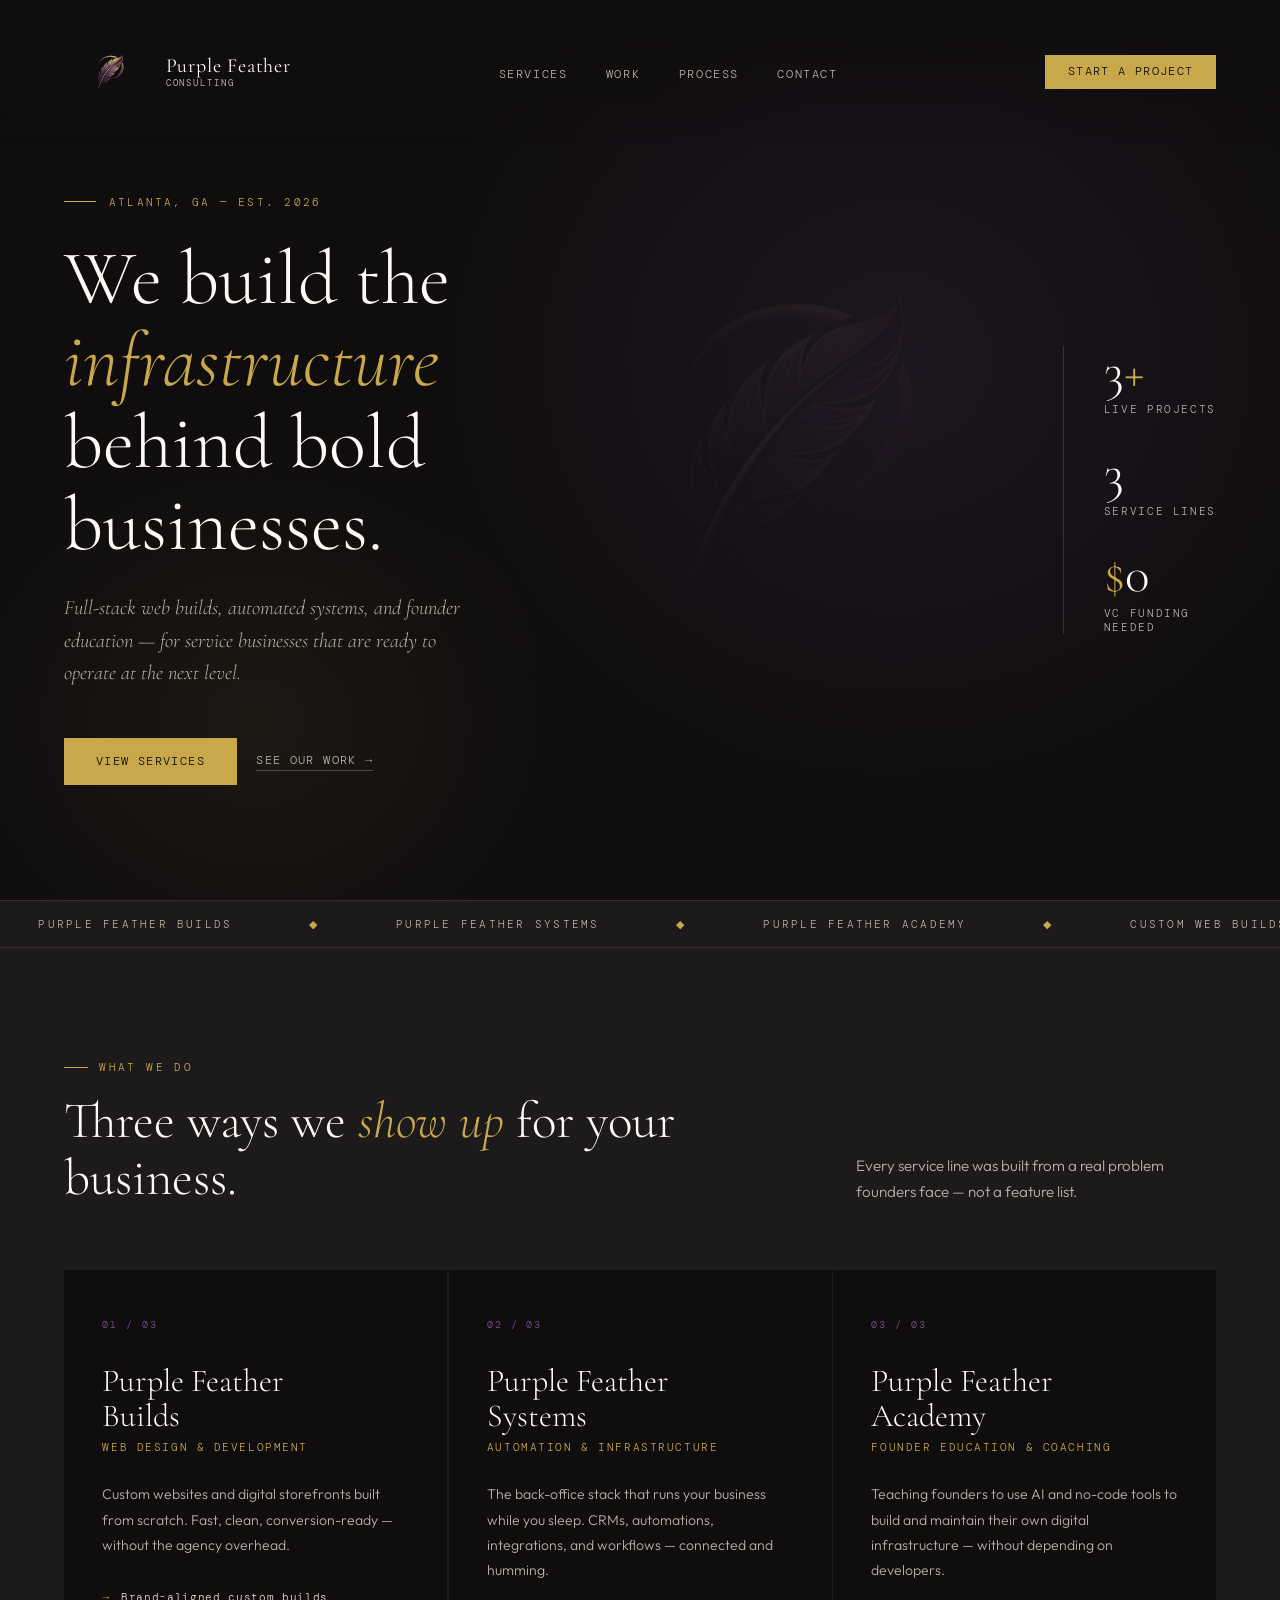
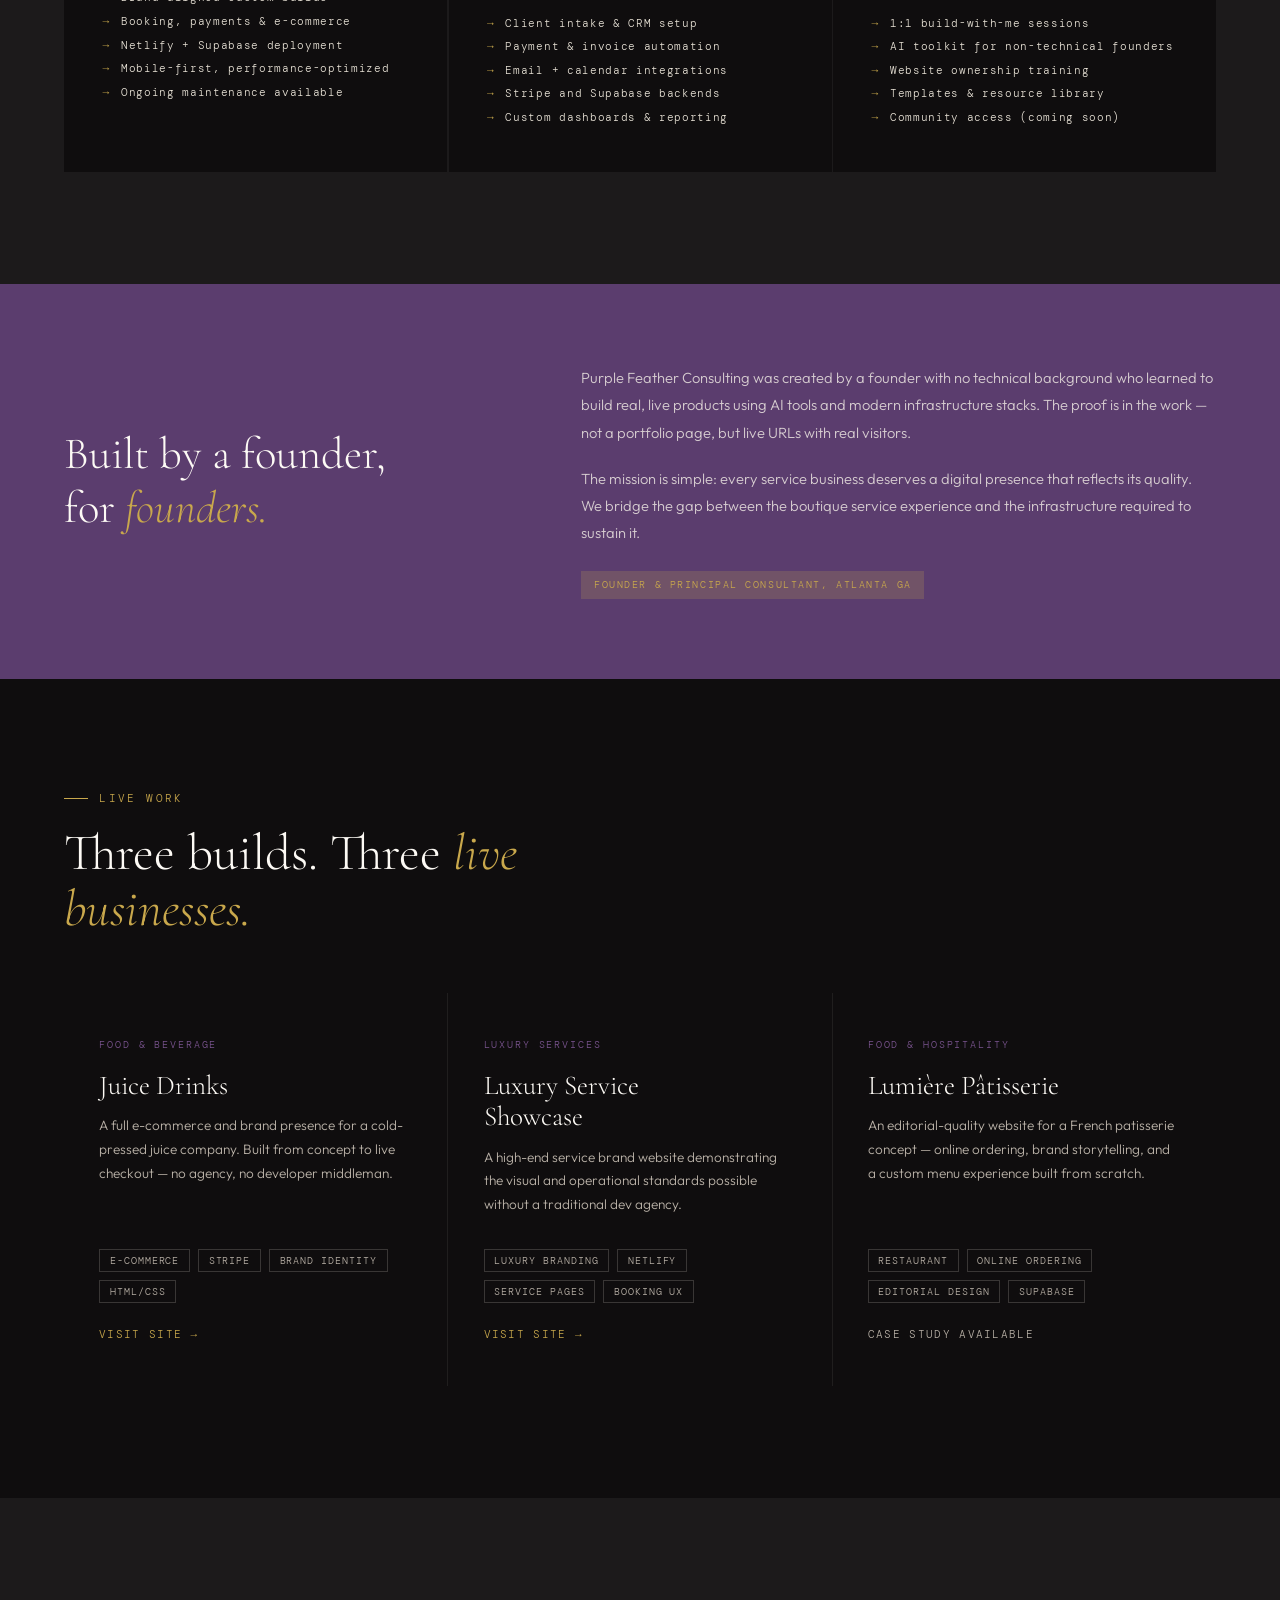
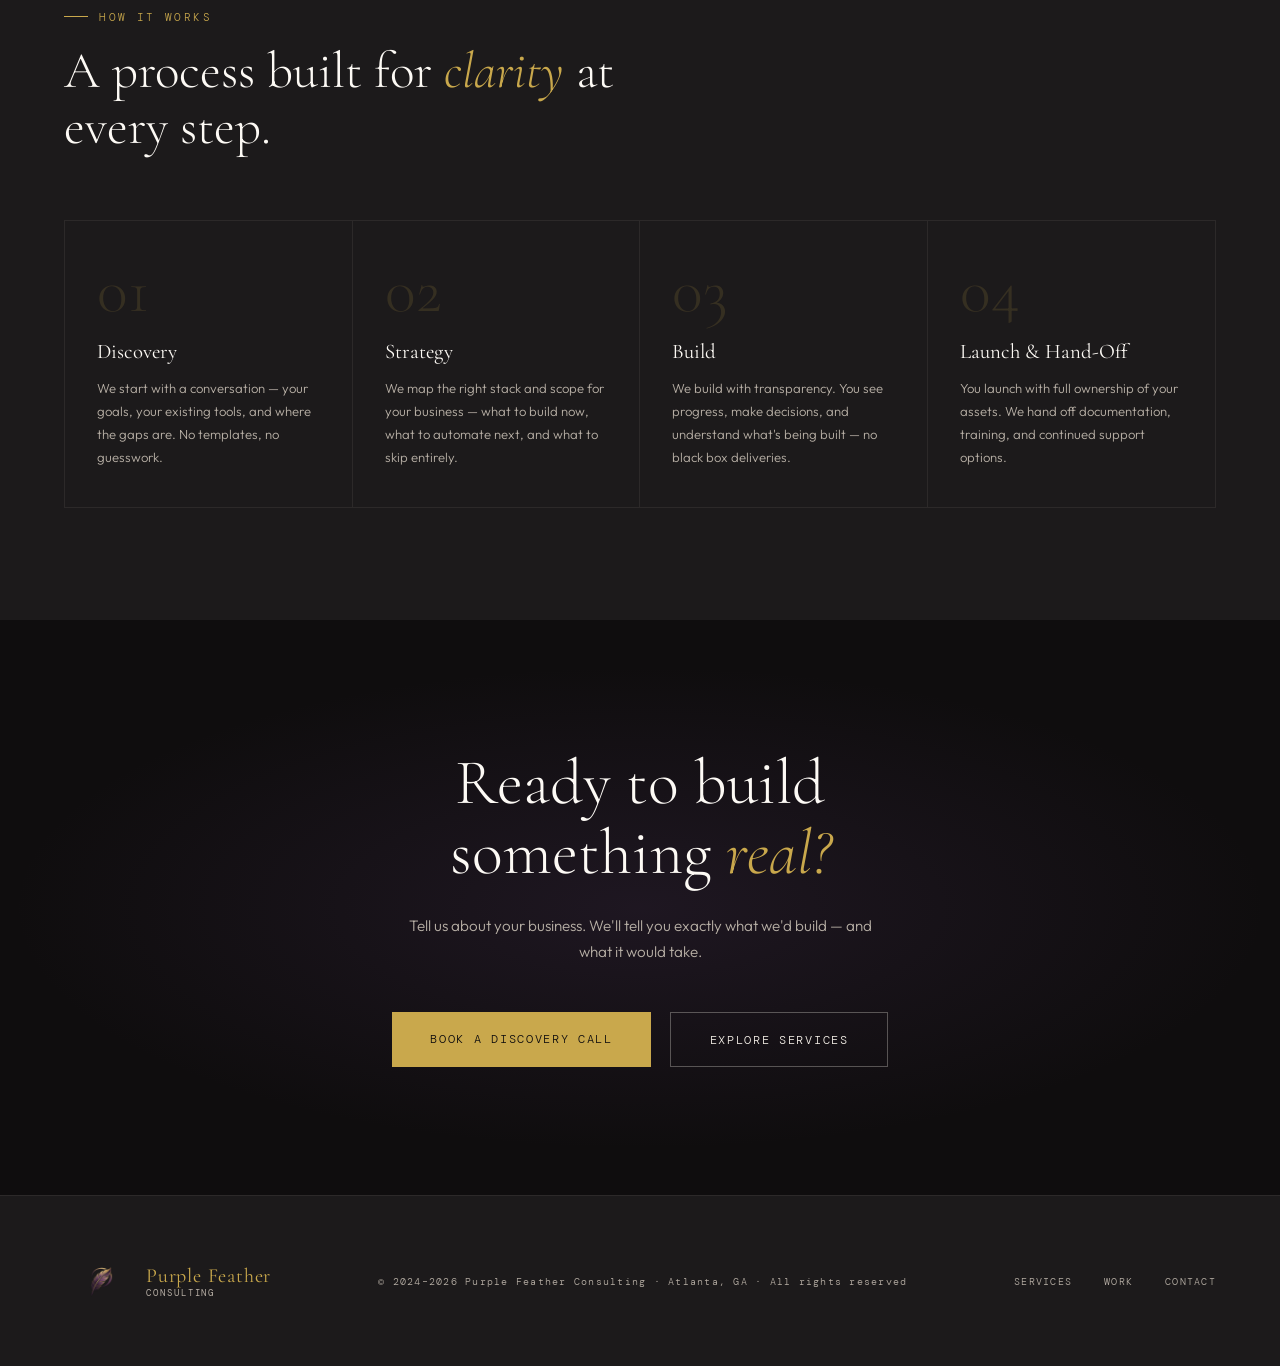
==== commit 24a2e99a: "content: update est. 2024 to est. 2026" ====
--- a/purple-feather-consulting.html
+++ b/purple-feather-consulting.html
@@ -48,7 +48,7 @@
   <section class="hero">
     <img class="hero-feather-bg" src="feather-icon.png" alt="" aria-hidden="true" />
     <div class="hero-left">
-      <p class="hero-eyebrow fade-up">Atlanta, GA — Est. 2024</p>
+      <p class="hero-eyebrow fade-up">Atlanta, GA — Est. 2026</p>
       <h1 class="hero-headline fade-up delay-1">
         We build the<br><em>infrastructure</em><br>behind bold<br>businesses.
       </h1>
--- a/styles.css
+++ b/styles.css
@@ -394,9 +394,9 @@
 .hero-feather-bg {
   position: absolute;
   top: 50%;
-  right: 15%;
+  right: 6%;
   transform: translateY(-50%);
-  width: 550px;
+  width: 825px;
   opacity: 0.05;
   pointer-events: none;
   user-select: none;
